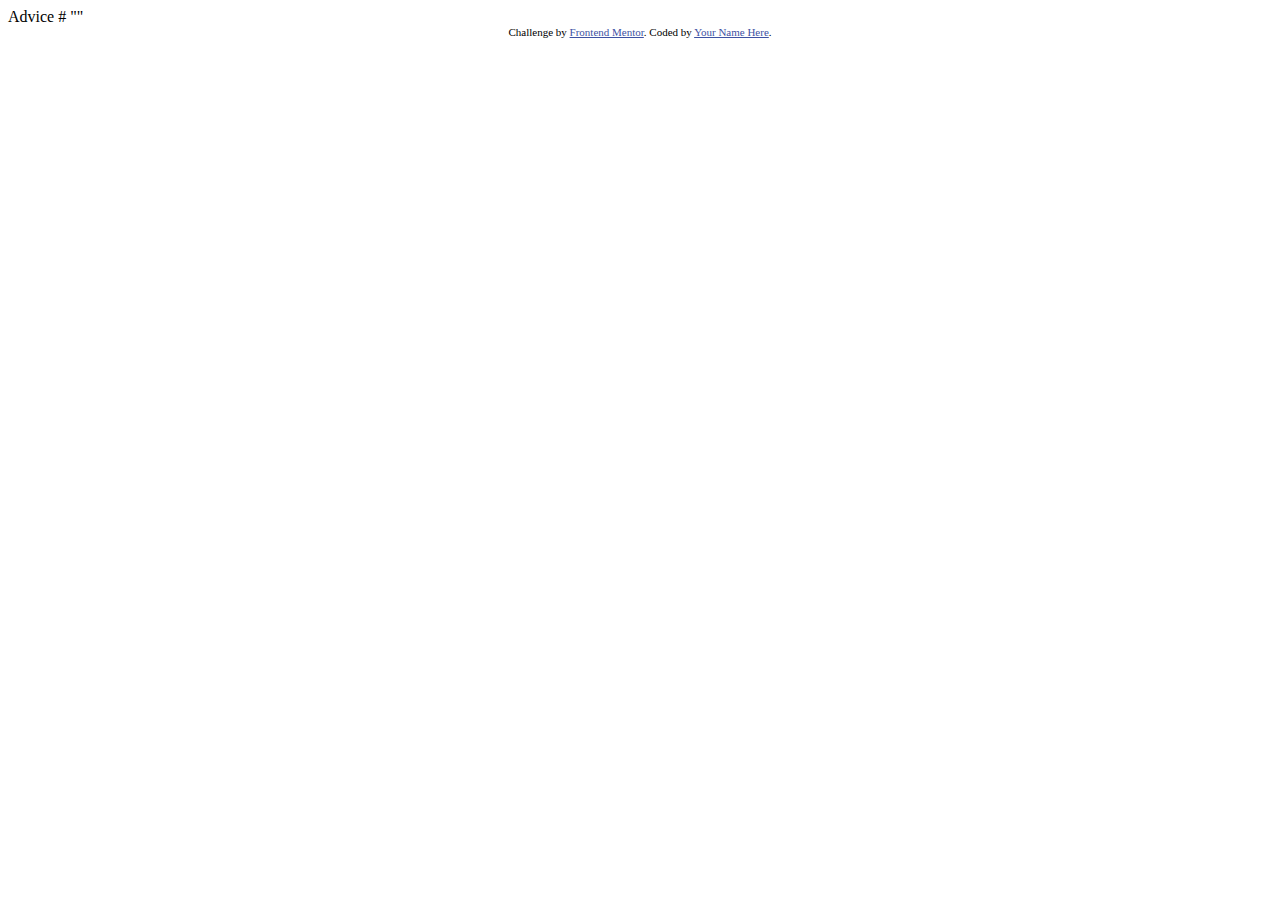
==== advice-generator-app-main/index.html @ 5e5a8a9d "Add Main files from upload" ====
<!DOCTYPE html>
<html lang="en">
<head>
  <meta charset="UTF-8">
  <meta name="viewport" content="width=device-width, initial-scale=1.0"> <!-- displays site properly based on user's device -->

  <link rel="icon" type="image/png" sizes="32x32" href="./images/favicon-32x32.png">
  
  <title>Frontend Mentor | Advice generator app</title>

  <!-- Feel free to remove these styles or customise in your own stylesheet 👍 -->
  <style>
    .attribution { font-size: 11px; text-align: center; }
    .attribution a { color: hsl(228, 45%, 44%); }
  </style>
</head>
<body>

  Advice #<!-- Advice ID goes here -->

  "<!-- Advice text goes here -->"
  
  <div class="attribution">
    Challenge by <a href="https://www.frontendmentor.io?ref=challenge" target="_blank">Frontend Mentor</a>. 
    Coded by <a href="#">Your Name Here</a>.
  </div>
</body>
</html>
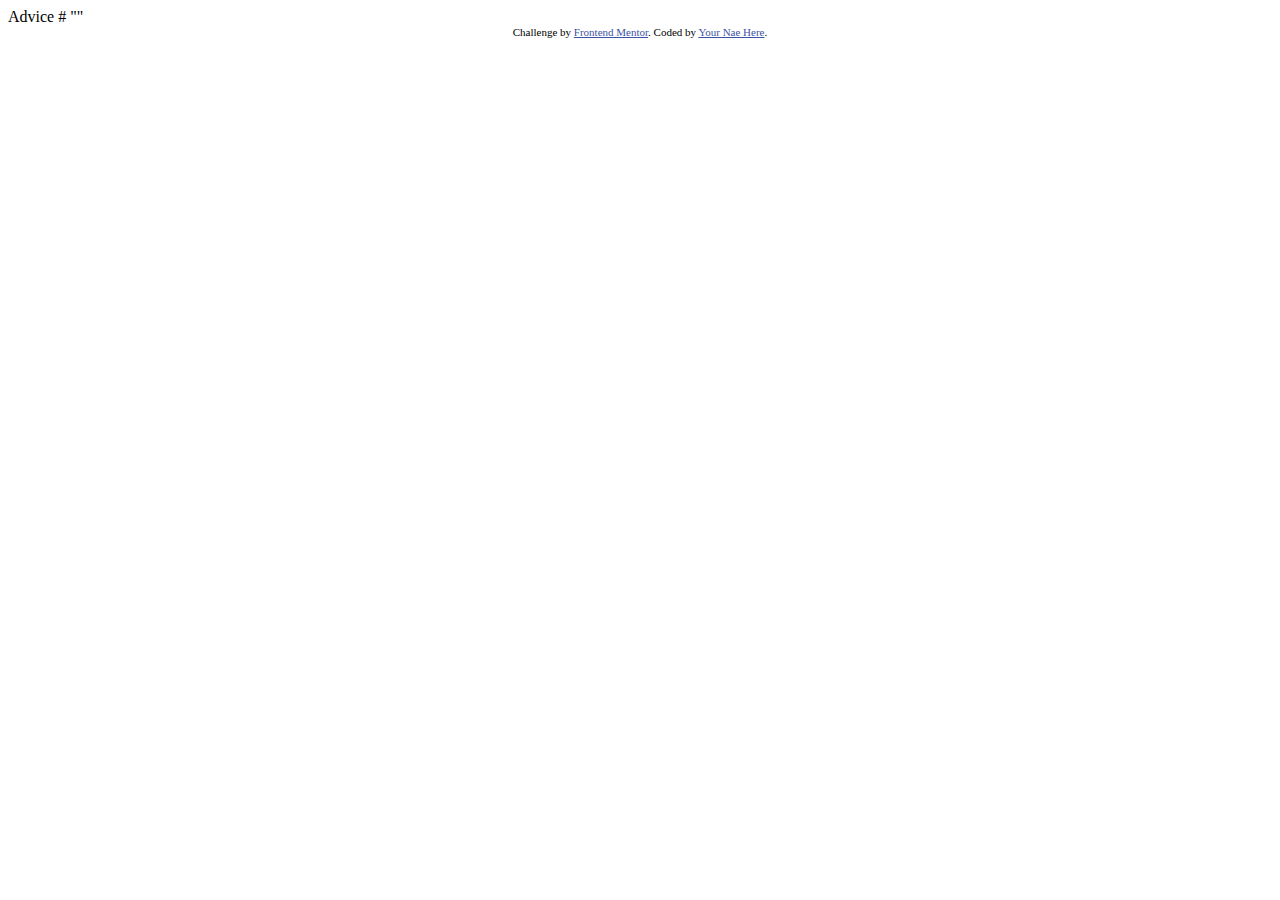
==== commit 16621710: "update index" ====
--- a/advice-generator-app-main/index.html
+++ b/advice-generator-app-main/index.html
@@ -1,28 +1,40 @@
 <!DOCTYPE html>
 <html lang="en">
-<head>
-  <meta charset="UTF-8">
-  <meta name="viewport" content="width=device-width, initial-scale=1.0"> <!-- displays site properly based on user's device -->
+  <head>
+    <meta charset="UTF-8" />
+    <meta name="viewport" content="width=device-width, initial-scale=1.0" />
+    <!-- displays site properly based on user's device -->
 
-  <link rel="icon" type="image/png" sizes="32x32" href="./images/favicon-32x32.png">
-  
-  <title>Frontend Mentor | Advice generator app</title>
+    <link
+      rel="icon"
+      type="image/png"
+      sizes="32x32"
+      href="./images/favicon-32x32.png"
+    />
 
-  <!-- Feel free to remove these styles or customise in your own stylesheet 👍 -->
-  <style>
-    .attribution { font-size: 11px; text-align: center; }
-    .attribution a { color: hsl(228, 45%, 44%); }
-  </style>
-</head>
-<body>
+    <title>Frontend Mentor | Advice generator app</title>
 
-  Advice #<!-- Advice ID goes here -->
+    <!-- Feel free to remove these styles or customise in your own stylesheet 👍 -->
+    <style>
+      .attribution {
+        font-size: 11px;
+        text-align: center;
+      }
+      .attribution a {
+        color: hsl(228, 45%, 44%);
+      }
+    </style>
+  </head>
+  <body>
+    Advice #<!-- Advice ID goes here -->
 
-  "<!-- Advice text goes here -->"
-  
-  <div class="attribution">
-    Challenge by <a href="https://www.frontendmentor.io?ref=challenge" target="_blank">Frontend Mentor</a>. 
-    Coded by <a href="#">Your Name Here</a>.
-  </div>
-</body>
-</html>+    "<!-- Advice text goes here -->"
+
+    <div class="attribution">
+      Challenge by
+      <a href="https://www.frontendmentor.io?ref=challenge" target="_blank"
+        >Frontend Mentor</a
+      >. Coded by <a href="#">Your Nae Here</a>.
+    </div>
+  </body>
+</html>
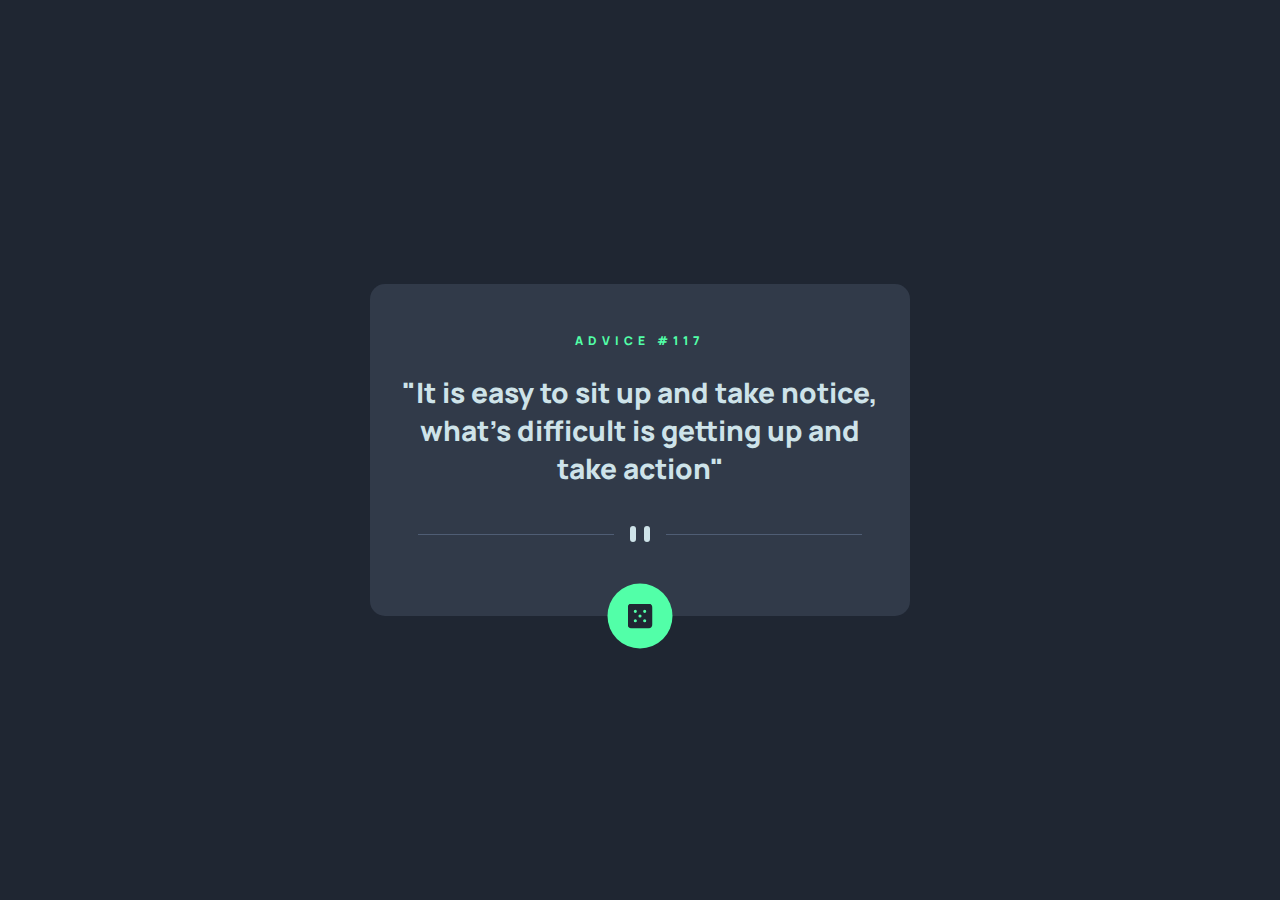
==== commit 0c433a2c: "Adding the main HTML and CSS" ====
--- a/advice-generator-app-main/index.html
+++ b/advice-generator-app-main/index.html
@@ -12,29 +12,46 @@
       href="./images/favicon-32x32.png"
     />
 
+    <link rel="preconnect" href="https://fonts.googleapis.com" />
+    <link rel="preconnect" href="https://fonts.gstatic.com" crossorigin />
+    <link
+      href="https://fonts.googleapis.com/css2?family=Manrope:wght@200;300;400;500;600;700;800&family=Roboto:wght@300;400;500;900&display=swap"
+      rel="stylesheet"
+    />
+
+    <link rel="stylesheet" href="style.css" />
+
     <title>Frontend Mentor | Advice generator app</title>
-
-    <!-- Feel free to remove these styles or customise in your own stylesheet 👍 -->
-    <style>
-      .attribution {
-        font-size: 11px;
-        text-align: center;
-      }
-      .attribution a {
-        color: hsl(228, 45%, 44%);
-      }
-    </style>
   </head>
   <body>
-    Advice #<!-- Advice ID goes here -->
-
-    "<!-- Advice text goes here -->"
-
-    <div class="attribution">
+    <section class="advice-container">
+      <!-- Advice # Advice ID goes here -->
+      <div class="advice-counter">
+        <p class="advice-title">Advice #<span id="counter">117</span></p>
+      </div>
+      <!-- Advice text goes here -->
+      <div class="advice-text">
+        <p id="advice">
+          "It is easy to sit up and take notice, what's difficult is getting up
+          and take action"
+        </p>
+      </div>
+      <div class="advice-divider">
+        <img
+          class="pattern-divider"
+          src="images/pattern-divider-desktop.svg"
+          alt=""
+        />
+      </div>
+      <div class="advice-dice">
+        <img class="icon-dice" src="images/icon-dice.svg" alt="" />
+      </div>
+    </section>
+    <!-- <div class="attribution">
       Challenge by
       <a href="https://www.frontendmentor.io?ref=challenge" target="_blank"
         >Frontend Mentor</a
       >. Coded by <a href="#">Your Nae Here</a>.
-    </div>
+    </div> -->
   </body>
 </html>
--- a/advice-generator-app-main/style.css
+++ b/advice-generator-app-main/style.css
@@ -0,0 +1,84 @@
+@import url("https://fonts.googleapis.com/css2?family=Manrope:wght@200;300;400;500;600;700;800&family=Roboto:wght@300;400;500;900&display=swap");
+
+.attribution {
+  font-size: 11px;
+  text-align: center;
+}
+.attribution a {
+  color: hsl(228, 45%, 44%);
+}
+
+* {
+  box-sizing: border-box;
+  margin: 0;
+  padding: 0;
+  font-family: "Manrope", sans-serif;
+}
+
+body {
+  background-color: hsl(218, 23%, 16%);
+}
+
+.advice-container {
+  background-color: #313a49;
+  position: absolute;
+  top: 50%;
+  left: 50%;
+  transform: translate(-50%, -50%);
+  padding: 2rem;
+  border-radius: 15px;
+  min-height: 332px;
+  max-width: 540px;
+}
+
+.advice-counter {
+  text-align: center;
+  margin-bottom: 0.5rem;
+  color: hsl(150, 100%, 66%);
+  font-size: 12px;
+  padding: 1rem;
+}
+
+.advice-title {
+  text-transform: uppercase;
+  letter-spacing: 5px;
+  font-weight: 800;
+}
+
+#advice {
+  text-align: center;
+  font-size: 28px;
+  color: hsl(193, 38%, 86%);
+  font-weight: 800;
+  margin-bottom: 2.4rem;
+}
+
+.advice-divider {
+  position: absolute;
+  left: 50%;
+  transform: translate(-50%, 0%);
+}
+
+.pattern-divider {
+  color: hsl(193, 38%, 86%);
+}
+
+.advice-dice {
+  height: 65px;
+  width: 65px;
+  background-color: hsl(150, 100%, 66%);
+  border-radius: 50%;
+  padding: 20px;
+  position: absolute;
+  margin-left: auto;
+  margin-right: auto;
+  bottom: 0px;
+  left: 50%;
+  transform: translate(-50%, 50%);
+  z-index: 1;
+}
+
+.icon-dice {
+  width: 100%;
+  height: auto;
+}
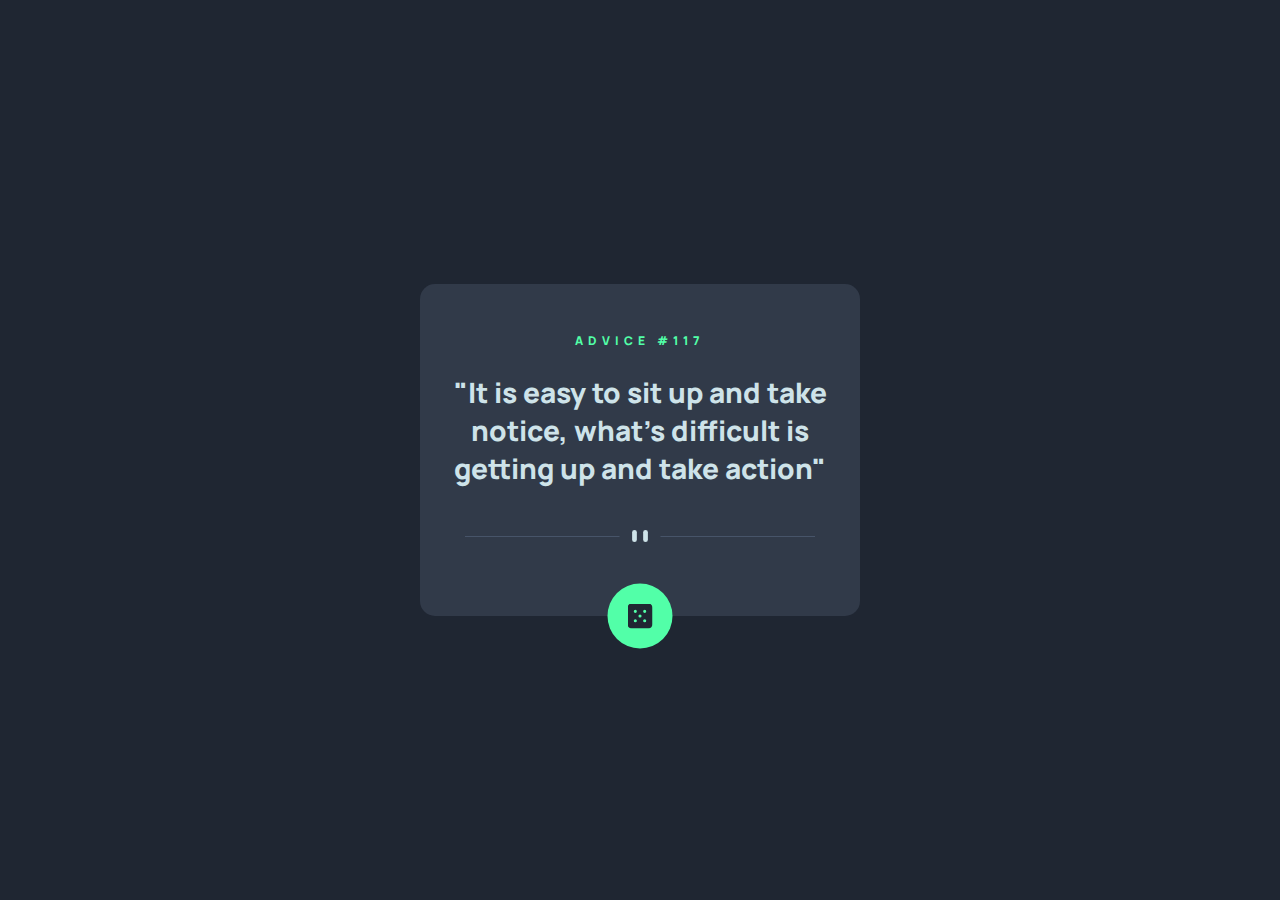
==== commit f4ef8d70: "adding more css and javascript" ====
--- a/advice-generator-app-main/index.html
+++ b/advice-generator-app-main/index.html
@@ -53,5 +53,6 @@
         >Frontend Mentor</a
       >. Coded by <a href="#">Your Nae Here</a>.
     </div> -->
+    <script src="script.js"></script>
   </body>
 </html>
--- a/advice-generator-app-main/style.css
+++ b/advice-generator-app-main/style.css
@@ -19,6 +19,21 @@
   background-color: hsl(218, 23%, 16%);
 }
 
+@media (min-width: 530px) {
+  .advice-container {
+    background-color: #313a49;
+    position: absolute;
+    top: 50%;
+    left: 50%;
+    transform: translate(-50%, -50%);
+    padding: 2rem;
+    border-radius: 15px;
+    min-height: 332px;
+    max-width: 540px;
+    min-width: 540px;
+  }
+}
+
 .advice-container {
   background-color: #313a49;
   position: absolute;
@@ -28,7 +43,8 @@
   padding: 2rem;
   border-radius: 15px;
   min-height: 332px;
-  max-width: 540px;
+  max-width: 440px;
+  min-width: 340px;
 }
 
 .advice-counter {
@@ -54,12 +70,16 @@
 }
 
 .advice-divider {
+  height: auto;
   position: absolute;
   left: 50%;
   transform: translate(-50%, 0%);
 }
 
 .pattern-divider {
+  max-width: 350px;
+  height: auto;
+  object-fit: contain;
   color: hsl(193, 38%, 86%);
 }
 
@@ -76,6 +96,12 @@
   left: 50%;
   transform: translate(-50%, 50%);
   z-index: 1;
+  cursor: pointer;
+  transition: all 0.2s ease-in-out;
+}
+
+.advice-dice:hover {
+  box-shadow: 0px 0px 25px hsl(150, 100%, 66%);
 }
 
 .icon-dice {
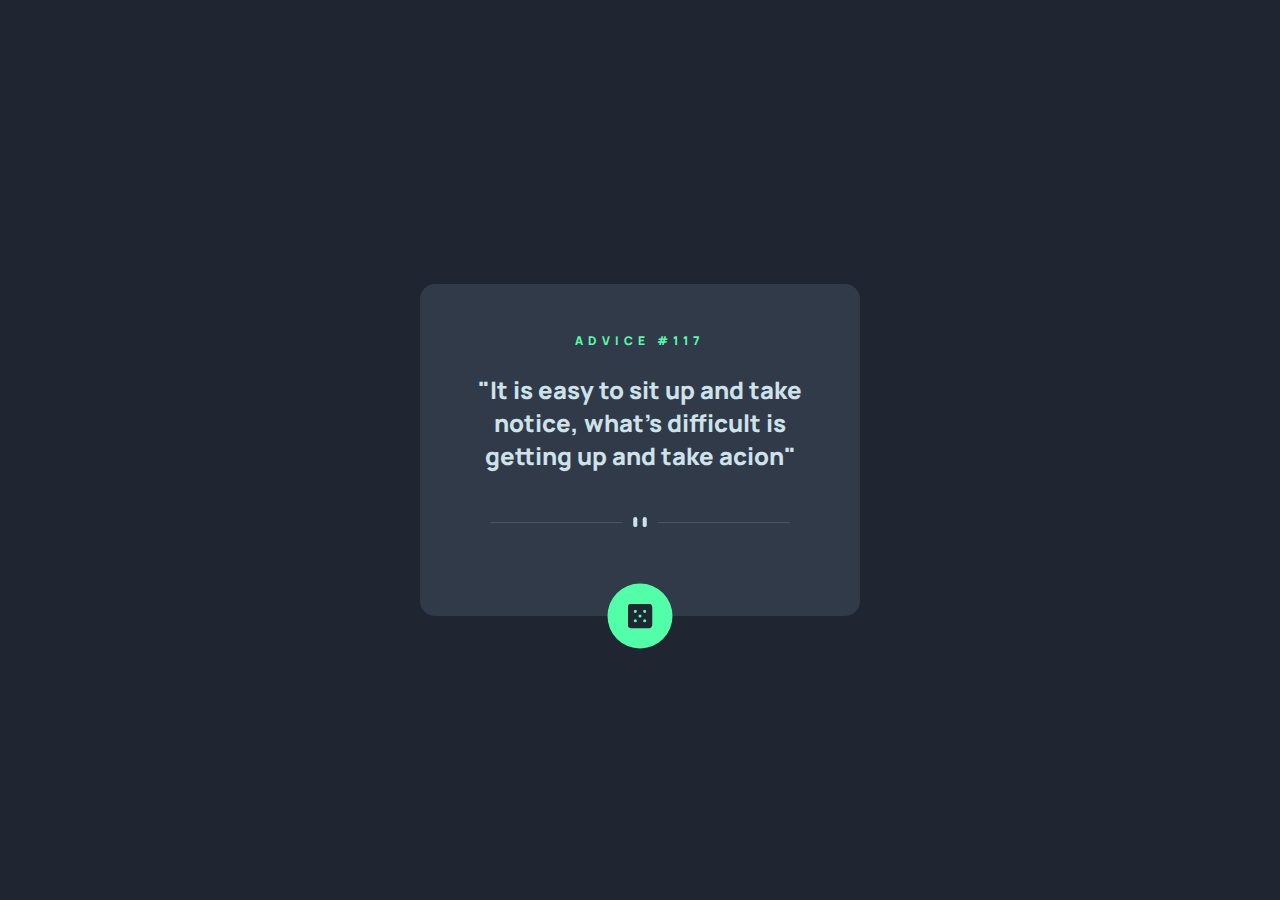
==== commit 6d758a22: "Update index removing t" ====
--- a/advice-generator-app-main/index.html
+++ b/advice-generator-app-main/index.html
@@ -33,7 +33,7 @@
       <div class="advice-text">
         <p id="advice">
           "It is easy to sit up and take notice, what's difficult is getting up
-          and take action"
+          and take acion"
         </p>
       </div>
       <div class="advice-divider">
--- a/advice-generator-app-main/style.css
+++ b/advice-generator-app-main/style.css
@@ -43,6 +43,7 @@
   padding: 2rem;
   border-radius: 15px;
   min-height: 332px;
+  max-width: 540px;
   max-width: 440px;
   min-width: 340px;
 }
@@ -63,11 +64,30 @@
 
 #advice {
   text-align: center;
-  font-size: 28px;
+  font-size: 24px;
   color: hsl(193, 38%, 86%);
   font-weight: 800;
   margin-bottom: 2.4rem;
 }
+
+/* @media (max-width: 375px) {
+  #advice {
+    text-align: center;
+    font-size: 12px;
+    color: hsl(193, 38%, 86%);
+    font-weight: 800;
+    margin-bottom: 2.4rem;
+  }
+}
+
+@media (max-width: 280px) {
+  .advice-divider {
+    height: auto;
+    position: absolute;
+    left: 50%;
+    transform: translate(-50%, 0%);
+  }
+} */
 
 .advice-divider {
   height: auto;
@@ -77,10 +97,19 @@
 }
 
 .pattern-divider {
-  max-width: 350px;
+  width: 300px;
   height: auto;
   object-fit: contain;
   color: hsl(193, 38%, 86%);
+}
+
+@media (max-width: 375px) {
+  .pattern-divider {
+    max-width: 350px;
+    height: auto;
+    object-fit: contain;
+    color: hsl(193, 38%, 86%);
+  }
 }
 
 .advice-dice {
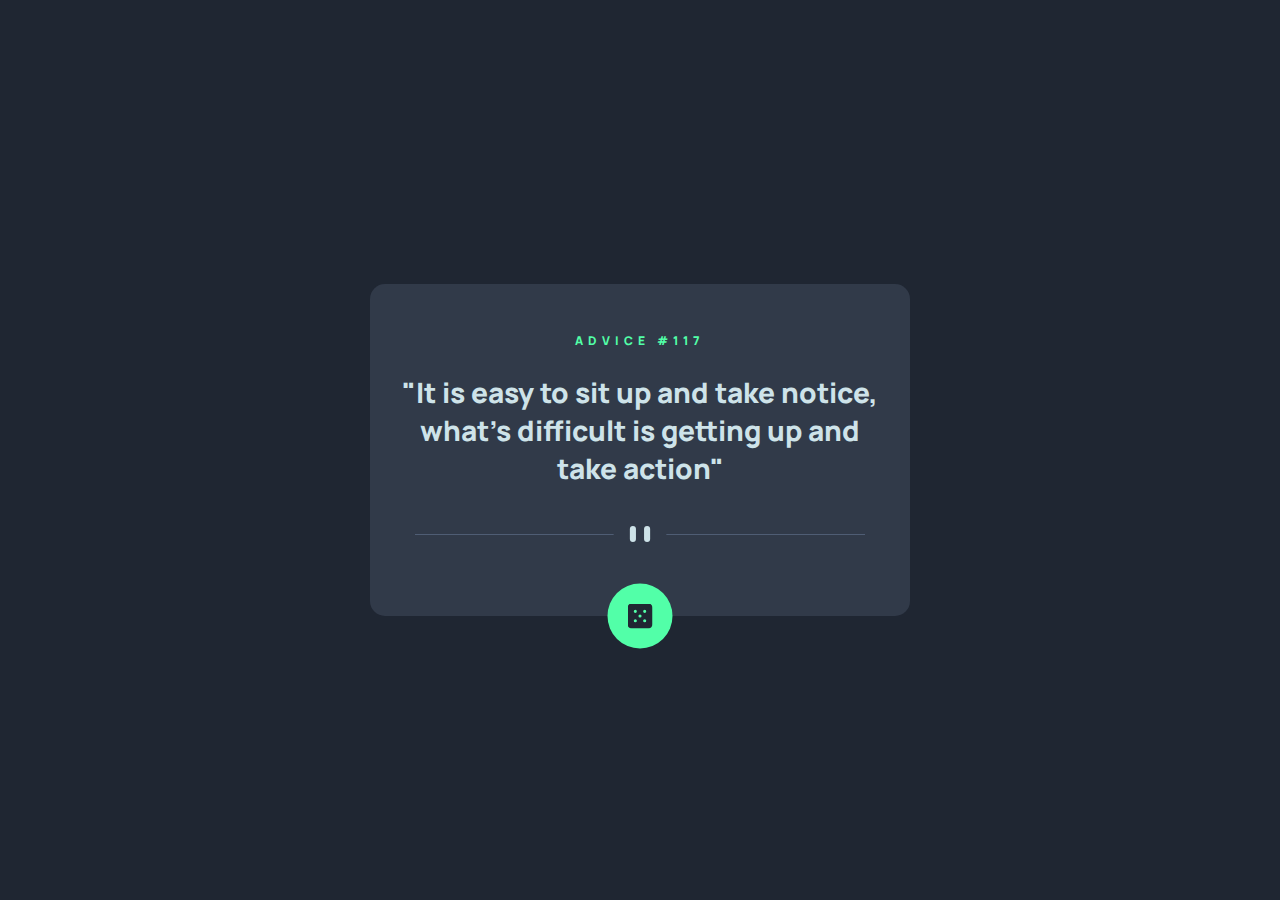
==== commit 3864d879: "finishing the responsive part of the website" ====
--- a/advice-generator-app-main/index.html
+++ b/advice-generator-app-main/index.html
@@ -33,7 +33,7 @@
       <div class="advice-text">
         <p id="advice">
           "It is easy to sit up and take notice, what's difficult is getting up
-          and take acion"
+          and take action"
         </p>
       </div>
       <div class="advice-divider">
--- a/advice-generator-app-main/style.css
+++ b/advice-generator-app-main/style.css
@@ -19,7 +19,19 @@
   background-color: hsl(218, 23%, 16%);
 }
 
-@media (min-width: 530px) {
+.advice-container {
+  background-color: #313a49;
+  position: absolute;
+  top: 50%;
+  left: 50%;
+  transform: translate(-50%, -50%);
+  padding: 2rem;
+  border-radius: 15px;
+  height: 332px;
+  width: 540px;
+}
+
+@media (max-width: 980px) {
   .advice-container {
     background-color: #313a49;
     position: absolute;
@@ -28,24 +40,22 @@
     transform: translate(-50%, -50%);
     padding: 2rem;
     border-radius: 15px;
-    min-height: 332px;
-    max-width: 540px;
-    min-width: 540px;
+    width: 480px;
   }
 }
 
-.advice-container {
-  background-color: #313a49;
-  position: absolute;
-  top: 50%;
-  left: 50%;
-  transform: translate(-50%, -50%);
-  padding: 2rem;
-  border-radius: 15px;
-  min-height: 332px;
-  max-width: 540px;
-  max-width: 440px;
-  min-width: 340px;
+@media (max-width: 480px) {
+  .advice-container {
+    background-color: #313a49;
+    position: absolute;
+    top: 50%;
+    left: 50%;
+    transform: translate(-50%, -50%);
+    padding: 1.4rem;
+    border-radius: 15px;
+    width: 340px;
+    height: 310px;
+  }
 }
 
 .advice-counter {
@@ -62,12 +72,38 @@
   font-weight: 800;
 }
 
+@media (max-width: 480px) {
+  .advice-counter {
+    text-align: center;
+    margin-bottom: 0.5rem;
+    color: hsl(150, 100%, 66%);
+    font-size: 11px;
+    padding: 1rem;
+  }
+
+  .advice-title {
+    text-transform: uppercase;
+    letter-spacing: 3px;
+    font-weight: 800;
+  }
+}
+
 #advice {
   text-align: center;
-  font-size: 24px;
+  font-size: 28px;
   color: hsl(193, 38%, 86%);
   font-weight: 800;
   margin-bottom: 2.4rem;
+}
+
+@media (max-width: 480px) {
+  #advice {
+    text-align: center;
+    font-size: 24px;
+    color: hsl(193, 38%, 86%);
+    font-weight: 800;
+    margin-bottom: 1.25rem;
+  }
 }
 
 /* @media (max-width: 375px) {
@@ -97,15 +133,38 @@
 }
 
 .pattern-divider {
-  width: 300px;
+  width: 450px;
   height: auto;
   object-fit: contain;
   color: hsl(193, 38%, 86%);
 }
 
-@media (max-width: 375px) {
+@media (max-width: 980px) {
+  .advice-divider {
+    height: auto;
+    position: absolute;
+    left: 50%;
+    transform: translate(-50%, 0%);
+  }
+
   .pattern-divider {
-    max-width: 350px;
+    max-width: 390px;
+    height: auto;
+    object-fit: contain;
+    color: hsl(193, 38%, 86%);
+  }
+}
+
+@media (max-width: 480px) {
+  .advice-divider {
+    height: auto;
+    position: absolute;
+    left: 50%;
+    transform: translate(-50%, 0%);
+  }
+
+  .pattern-divider {
+    max-width: 290px;
     height: auto;
     object-fit: contain;
     color: hsl(193, 38%, 86%);
